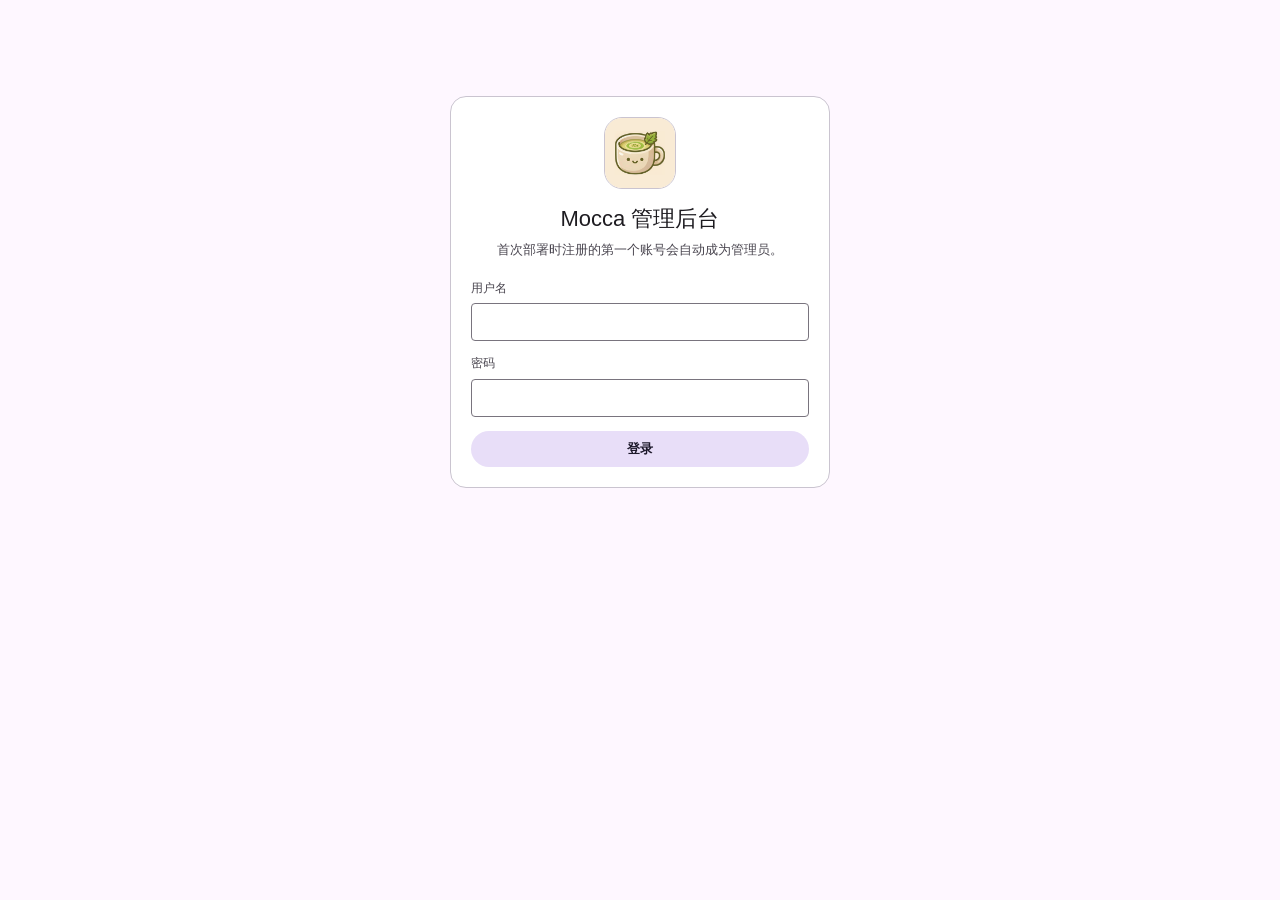
==== web/public/index.html @ c24c6a3d "重构一个简单的 API 和 WEB 后台" ====
<!doctype html>
<html lang="zh-CN">
<head>
<meta charset="utf-8" />
<meta name="viewport" content="width=device-width, initial-scale=1" />
<title>Mocca 管理后台</title>
<!-- 图标即 APP 图标：64px 的做 favicon（4.5KB），256px 的给登录页与顶栏用 -->
<link rel="icon" type="image/png" sizes="64x64" href="logo-64.png" />
<link rel="apple-touch-icon" href="logo.png" />
<meta name="theme-color" content="#FEF7FF" />
<link rel="stylesheet" href="styles.css" />
</head>
<body>
<div class="wrap" id="app"></div>

<!-- 依赖随二进制一起分发：mithril 与本文件同级，不走 CDN。
     局域网 http 访问（非安全上下文）+ 断网场景都必须能用后台。 -->
<script type="module" src="app.js"></script>
</body>
</html>
---- web/public/styles.css ----
/* ── Material 3 配色（浅紫 / 基准紫）────────────────────────
   直接采用 M3 官方基准紫主题（m3.material.io 自己用的那套），角色名与
   规范一一对应：primary=P40、primary-container=P90、surface=N98、
   surface-container 逐级 N96/94/92/90、on-surface-variant=NV30、
   outline=NV50、outline-variant=NV80。
   我另外用 OKLCH 的 tone 推导做过交叉验证，与官方值每通道只差 2~4，
   所以换主色调时用任意 M3 主题生成器（Material Theme Builder）
   以新种子色导出一套同名角色替换本块即可，粒度是对得上的。
   分层一律用色调（tonal elevation）：没有模糊、没有装饰性阴影。

   注意：下面这组 `--md-*` 是**主题的令牌定义**（M3 的完整角色集），
   不是「有用到才写」的组件样式。个别角色当前没有组件引用是正常的
   （例如 tertiary 这组是留给「需要与主色区分的次要信息」的），
   不要当成死代码删掉 —— 删了以后新组件就只能手挑颜色了。 */
:root {
  /* primary：主操作、选中态 */
  --md-primary: #6750A4;
  --md-on-primary: #FFFFFF;
  --md-primary-container: #EADDFF;
  --md-on-primary-container: #21005D;
  /* secondary：次级按钮、标签、分段按钮的选中段 */
  --md-secondary: #625B71;
  --md-on-secondary: #FFFFFF;
  --md-secondary-container: #E8DEF8;
  --md-on-secondary-container: #1D192B;
  /* tertiary：需要与主色区分开的次要信息（暖玫瑰） */
  --md-tertiary: #7D5260;
  --md-on-tertiary: #FFFFFF;
  --md-tertiary-container: #FFD8E4;
  --md-on-tertiary-container: #31111D;
  /* error */
  --md-error: #B3261E;
  --md-on-error: #FFFFFF;
  --md-error-container: #F9DEDC;
  --md-on-error-container: #410E0B;
  /* surface 与 surface-container：页面层级全靠这一组（都带一点紫调） */
  --md-surface: #FEF7FF;
  --md-on-surface: #1D1B20;
  --md-surface-variant: #E7E0EC;
  --md-on-surface-variant: #49454F;
  --md-surface-container-lowest: #FFFFFF;
  --md-surface-container-low: #F7F2FA;
  --md-surface-container: #F3EDF7;
  --md-surface-container-high: #ECE6F0;
  --md-surface-container-highest: #E6E0E9;
  /* outline：1px 描边与分隔线都用它 */
  --md-outline: #79747E;
  --md-outline-variant: #CAC4D0;
  --md-inverse-surface: #322F35;
  --md-inverse-on-surface: #F5EFF7;
  /* 交互态：M3 的 hover/pressed 都是在底色上叠 8%/12% 状态层，
     这里直接给出叠好之后的实色，免得 CSS 里做颜色混合。
     按钮默认走浅色（tonal）填充，所以状态层也按 tonal 算。 */
  --md-tonal-hover: #D8CEE8;
  --md-tonal-active: #D0C6DF;
  --md-outline-hover: #F3F1F8;
  --md-outline-active: #EDEAF4;
  --md-error-hover: #F9EEED;
  --md-nav-hover: #ECE5ED;
  --md-row-hover: #F6F4FA;
  /* 分段按钮的段间分隔线：把 outline-variant 再淡化到近白 ——
     默认那档（#CAC4D0）在浅紫底上仍然太显眼 */
  --md-nav-divider: #E7E5EA;
}
* { box-sizing: border-box; }
body {
  margin: 0; min-height: 100vh; color: var(--md-on-surface);
  /* M3 正文字阶 body-medium 14/20 */
  font: 14px/1.45 -apple-system, "Segoe UI", Roboto, "PingFang SC", "Microsoft YaHei", sans-serif;
  background: var(--md-surface);
}
.wrap { max-width: 980px; margin: 0 auto; padding: 24px 16px 72px; }
/* M3 outlined card：实底 + 1px outline-variant，无模糊、无装饰性阴影 */
.panel {
  background: var(--md-surface-container-lowest);
  border: 1px solid var(--md-outline-variant); border-radius: 16px; padding: 20px;
  margin-bottom: 16px;
}
/* 顶栏用 surface-container-low，做出 M3 top app bar 的层次 */
.appbar { background: var(--md-surface-container-low); border-color: transparent; }
/* 登录面板：就两个字段，不需要 980px 那么宽，收成一张居中窄卡 */
.panel.narrow { max-width: 380px; margin: 8vh auto 16px; }
/* M3 字阶：title-large / title-medium */
h1 { font-size: 22px; font-weight: 400; margin: 0; }
h2 { font-size: 16px; font-weight: 500; margin: 0 0 14px; }
.muted { color: var(--md-on-surface-variant); font-size: 13px; }
.err { color: var(--md-error); font-size: 13px; }
.ok  { color: var(--md-primary); font-size: 13px; }

/* M3 snackbar：成功用 inverse-surface，出错用 error-container。
   以前提示只是两行彩色小字，混在顶栏里几乎看不见；
   但也不该铺满一整条 —— 收成一条轻量的浮动提示。 */
.toast {
  display: inline-block; max-width: min(100%, 520px);
  margin: 12px 0 0; padding: 12px 16px; border-radius: 8px;
  background: var(--md-inverse-surface); color: var(--md-inverse-on-surface);
  font-size: 13px;
}
.toast.err { background: var(--md-error-container); color: var(--md-on-error-container); }

/* logo：直接用 APP 图标；图标自带奶油底，在白卡上留一条发丝线才「立」得住 */
img.logo { display: block; border-radius: 10px; border: 1px solid var(--md-outline-variant); }
img.logo.sm { width: 28px; height: 28px; border-radius: 8px; }
.brand { display: flex; align-items: center; gap: 12px; }
.login-head { text-align: center; margin-bottom: 20px; }
.login-head img.logo { width: 72px; height: 72px; margin: 0 auto 14px; border-radius: 18px; }

/* 导航 = M3 segmented button group（分段按钮组，即 button-groups 那个组件）：
   一组首尾相连的按钮，只有选中那一段用 secondary-container 填充。
   窄屏放不下时横向滚动而不是换行 —— 换行会把「连成一组」的样子打断。 */
nav {
  display: flex; width: fit-content; max-width: 100%;
  flex-wrap: nowrap; overflow-x: auto; scrollbar-width: none;
  border: 1px solid var(--md-outline); border-radius: 17px;
  margin-bottom: 20px;
}
nav::-webkit-scrollbar { display: none; }
nav button {
  /* 段内只有文字 + 一个绝对定位的对勾：对勾**不在流内**，
     所以标签由左右对称的 padding 居中，跟选不选中无关，
     切换时也不会有任何位移。左右 padding 要始终对称。 */
  position: relative;
  display: inline-flex; align-items: center;
  flex: 0 0 auto; height: 34px; border: none; border-radius: 0;
  /* 段间分隔线用极浅的一档：默认的 outline 在浅紫底上过于抢眼 */
  border-left: 1px solid var(--md-nav-divider); background: none;
  color: var(--md-on-surface-variant); padding: 0 22px;
  font-size: 13px; font-weight: 500;
}
nav button:first-child { border-left: none; }
nav button:hover:not([disabled]) { background: var(--md-nav-hover); }
nav button.on {
  background: var(--md-secondary-container); color: var(--md-on-secondary-container);
  /* M3 规格：紧邻选中段的分隔线要藏起来，否则选中胶囊会与相邻段「断线」 */
  border-left-color: transparent;
}
nav button.on:hover:not([disabled]) { background: var(--md-tonal-hover); }
nav button.on + button { border-left-color: transparent; }

/* 选中段的对勾：绝对定位压在左侧留白里，**不参与布局**，故尺寸与有无都不影响段宽。
   必须每个 tab 都渲染、未选中时只是 invisible：
     - 只在选中项渲染 → 图标进出流会让它后面的 tab 位移；
     - 改在流内留位 → 单侧空位会让左右留白不对称。 */
svg.tick {
  /* left = (22 的左侧留白 − 12 的图标) / 2：让对勾在左侧留白里居中，
     即到段左边界与到文字的距离都是 5px。改了 padding 或图标尺寸要同步改这里。 */
  position: absolute; left: 5px; top: 50%; transform: translateY(-50%);
  width: 12px; height: 12px; fill: currentColor;
}
nav button:not(.on) svg.tick { visibility: hidden; }

label { display: block; margin-bottom: 14px; }
label > span {
  display: block; font-size: 12px; font-weight: 500;
  color: var(--md-on-surface-variant); margin-bottom: 6px;
}
/* M3 outlined text field：1px outline；聚焦时 outline 转 primary 并加粗到 2px */
input[type=text], input[type=password], input[type=number], select {
  width: 100%; padding: 10px 12px; font-size: 14px; color: var(--md-on-surface);
  border: 1px solid var(--md-outline); border-radius: 4px;
  background: var(--md-surface-container-lowest);
  transition: border-color .15s ease, box-shadow .15s ease;
}
input[type=text]:hover, input[type=password]:hover, input[type=number]:hover, select:hover {
  border-color: var(--md-on-surface);
}
input[type=text]:focus, input[type=password]:focus, input[type=number]:focus, select:focus {
  outline: none; border-color: var(--md-primary);
  /* 用内阴影补到 2px：符合 M3 的聚焦描边，又不会让元素尺寸跳动 */
  box-shadow: inset 0 0 0 1px var(--md-primary);
}
input::placeholder { color: var(--md-on-surface-variant); opacity: .7; }
.grid { display: grid; grid-template-columns: repeat(auto-fit, minmax(220px, 1fr)); gap: 0 16px; }

/* ── 表单排版 ──────────────────────────────────────────────
   字段按语义分区（账号 / 权限与目录 / 头像），每区两列，避免五个字段
   摊在一张自动换行的网格里、宽窄不一。 */
.form-block { margin-top: 20px; padding-top: 20px; border-top: 1px solid var(--md-outline-variant); }
.form-section { margin-bottom: 20px; }
.form-section > h3 {
  font-size: 12px; font-weight: 600; letter-spacing: .06em;
  color: var(--md-primary); margin: 0 0 12px;
}
.form-hint { color: var(--md-on-surface-variant); font-size: 12px; margin: -6px 0 0; }
.form-actions {
  display: flex; gap: 8px; align-items: center;
  margin-top: 20px; padding-top: 16px; border-top: 1px solid var(--md-outline-variant);
}

/* 头像：直接把图片摆出来点选，而不是对着 01..12 猜 */
.avatars { display: flex; flex-wrap: wrap; gap: 8px; }
.avatar-pick {
  height: auto; padding: 0; background: none; box-shadow: none; line-height: 0;
  border: 1px solid var(--md-outline-variant); border-radius: 50%; cursor: pointer;
  transition: border-color .15s ease, box-shadow .15s ease;
}
.avatar-pick:hover:not([disabled]) { background: none; border-color: var(--md-outline); }
/* M3 选中态：primary 细环 + 一层 primary-container 作为留白 */
.avatar-pick.on { border-color: var(--md-primary); box-shadow: 0 0 0 3px var(--md-primary-container); }
.avatar-pick img { display: block; width: 44px; height: 44px; border-radius: 50%; }
img.avatar-sm { display: block; width: 30px; height: 30px; border-radius: 50%; }

/* M3 filled tonal button：浅紫底 + 深字，比实心紫轻一档。
   想换回高强调的实心紫，把底色改成 --md-primary / --md-on-primary 即可。 */
button {
  padding: 0 20px; height: 36px; border-radius: 18px; border: none;
  background: var(--md-secondary-container); color: var(--md-on-secondary-container);
  font-size: 13px; font-weight: 600; cursor: pointer;
  transition: background .15s ease;
}
button:hover:not([disabled]) { background: var(--md-tonal-hover); }
button:active:not([disabled]) { background: var(--md-tonal-active); }
/* M3 的禁用态：on-surface 12% 底 + 38% 文字 */
button[disabled] {
  background: var(--md-surface-container-highest); color: var(--md-on-surface);
  opacity: .38; cursor: not-allowed;
}
button.block { width: 100%; }
/* M3 outlined button */
button.ghost {
  background: none; color: var(--md-primary);
  border: 1px solid var(--md-outline); box-shadow: none;
}
button.ghost:hover:not([disabled]) { background: var(--md-outline-hover); }
button.ghost:active:not([disabled]) { background: var(--md-outline-active); }
/* M3 outlined button，error 语义 */
button.danger {
  background: none; color: var(--md-error);
  border: 1px solid var(--md-error); box-shadow: none;
}
button.danger:hover:not([disabled]) { background: var(--md-error-hover); }
.row { display: flex; gap: 10px; align-items: center; flex-wrap: wrap; }

/* 底部留出间距：表格后面的「新增挂载点 / 新增用户」按钮原来紧贴最后一行 */
table { width: 100%; border-collapse: collapse; font-size: 13px; margin-bottom: 16px; }
th, td { text-align: left; padding: 10px 8px; border-bottom: 1px solid var(--md-outline-variant); }
th { color: var(--md-on-surface-variant); font-weight: 600; font-size: 12px; }
tbody tr:hover { background: var(--md-row-hover); }
/* 操作列：表头与按钮一起右对齐；按钮横排并留出间距，避免挤成一团 */
.actions { white-space: nowrap; text-align: right; }
.acts { display: inline-flex; align-items: center; gap: 4px; }
/* 表格里的操作按 M3 文字按钮处理：无底色无描边，靠 primary 文字与交互态 */
td.actions button {
  height: 30px; padding: 0 11px; font-size: 13px; border-radius: 15px;
  background: none; color: var(--md-primary); border: none;
}
td.actions button:hover:not([disabled]) { background: var(--md-outline-hover); }
td.actions button.danger { background: none; color: var(--md-error); border: none; }
td.actions button.danger:hover:not([disabled]) { background: var(--md-error-hover); }
/* M3 chip */
.tag {
  display: inline-block; padding: 3px 10px; border-radius: 8px; font-size: 12px;
  background: var(--md-secondary-container); color: var(--md-on-secondary-container);
}
.tag.off { background: var(--md-surface-container-highest); color: var(--md-on-surface-variant); }

/* 每个文件一行 + 一条进度条 */
.file { border-top: 1px solid var(--md-outline-variant); padding: 12px 0; }
.file-head { display: flex; justify-content: space-between; gap: 12px; margin-bottom: 8px; }
.file-name { overflow: hidden; text-overflow: ellipsis; white-space: nowrap; }
/* M3 linear progress：4px 轨道 + primary 指示条 */
.bar { height: 4px; border-radius: 2px; overflow: hidden; background: var(--md-surface-variant); }
.bar > i { display: block; height: 100%; width: 0;
          background: var(--md-primary); transition: width .12s linear; }

/* 封面图画布：画布内部分辨率固定在 1280×720（落盘尺寸），
   这里只做等比缩放，小屏上也能整块看见。 */
.cover-canvas {
  display: block; width: 100%; height: auto; margin-bottom: 16px;
  border: 1px solid var(--md-outline-variant); border-radius: 12px;
  background: var(--md-surface-variant);
}
/* 背景图选择框：跟其它 label 一样占满一行，但别把文件按钮撑到整行宽 */
.form-section input[type=file] { margin-top: 6px; font-size: 13px; }
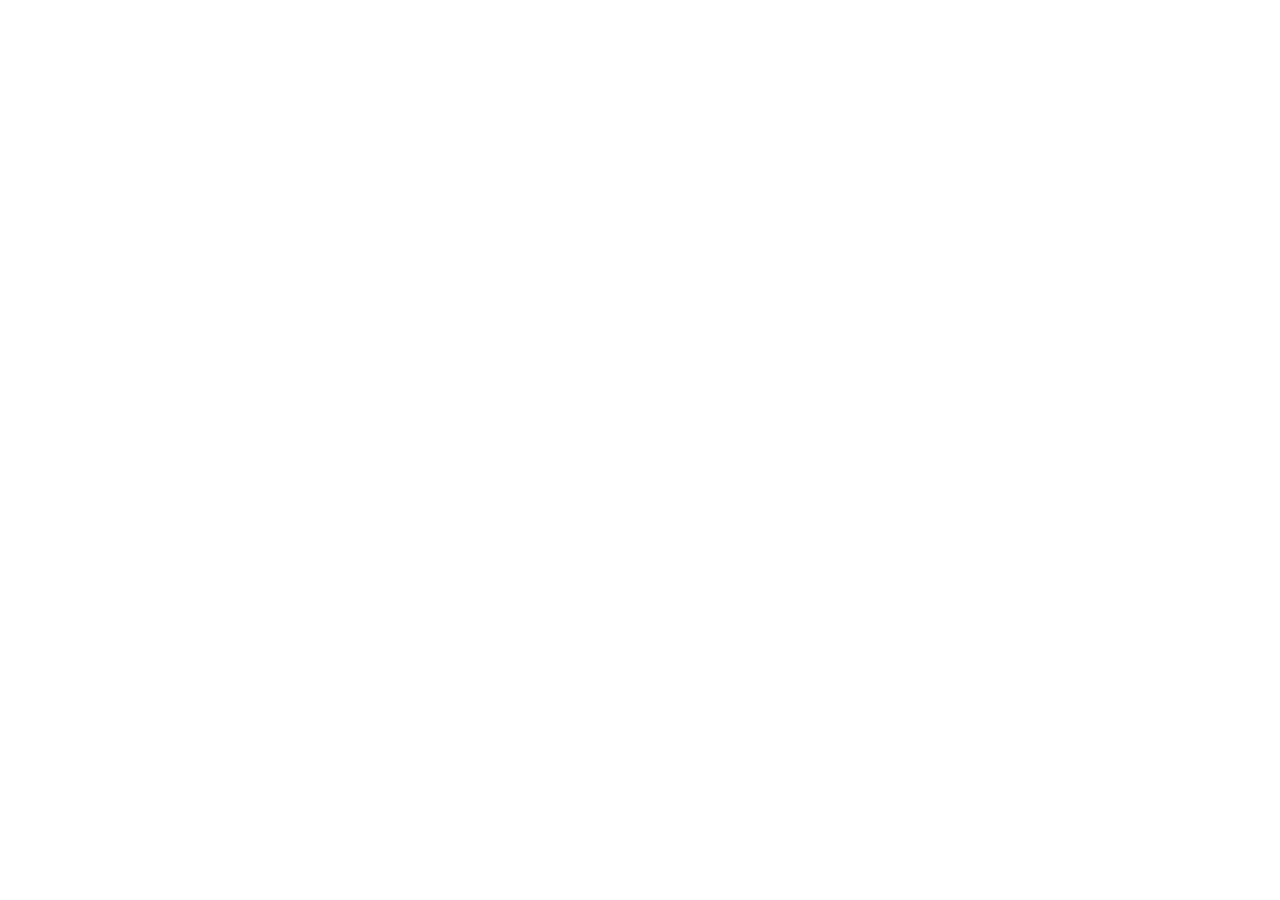
==== commit 1b4ab9da: "增加web浏览文件功能" ====
--- a/web/public/index.html
+++ b/web/public/index.html
@@ -3,18 +3,21 @@
 <head>
 <meta charset="utf-8" />
 <meta name="viewport" content="width=device-width, initial-scale=1" />
-<title>Mocca 管理后台</title>
-<!-- 图标即 APP 图标：64px 的做 favicon（4.5KB），256px 的给登录页与顶栏用 -->
-<link rel="icon" type="image/png" sizes="64x64" href="logo-64.png" />
-<link rel="apple-touch-icon" href="logo.png" />
+<title>Mocca 浏览</title>
+<!-- 图标与脚本都放在 public 根下的固定位置（/logo*.png、/css/、/js/），
+     所以这里一律写绝对路径：本页在 /，后台页在 /admin/，相对路径会解析到不同目录。 -->
+<link rel="icon" type="image/png" sizes="64x64" href="/logo-64.png" />
+<link rel="apple-touch-icon" href="/logo.png" />
 <meta name="theme-color" content="#FEF7FF" />
-<link rel="stylesheet" href="styles.css" />
+<!-- styles.css 只提供 M3 主题令牌与基础元素样式，布局由 home.css 负责 -->
+<link rel="stylesheet" href="/css/styles.css" />
+<link rel="stylesheet" href="/css/home.css" />
 </head>
 <body>
-<div class="wrap" id="app"></div>
+<div id="app"></div>
 
-<!-- 依赖随二进制一起分发：mithril 与本文件同级，不走 CDN。
-     局域网 http 访问（非安全上下文）+ 断网场景都必须能用后台。 -->
-<script type="module" src="app.js"></script>
+<!-- 依赖随二进制一起分发：脚本都在 /js/ 下，不走 CDN。
+     局域网 http 访问（非安全上下文）+ 断网场景都必须能用。 -->
+<script type="module" src="/js/home.js"></script>
 </body>
 </html>
